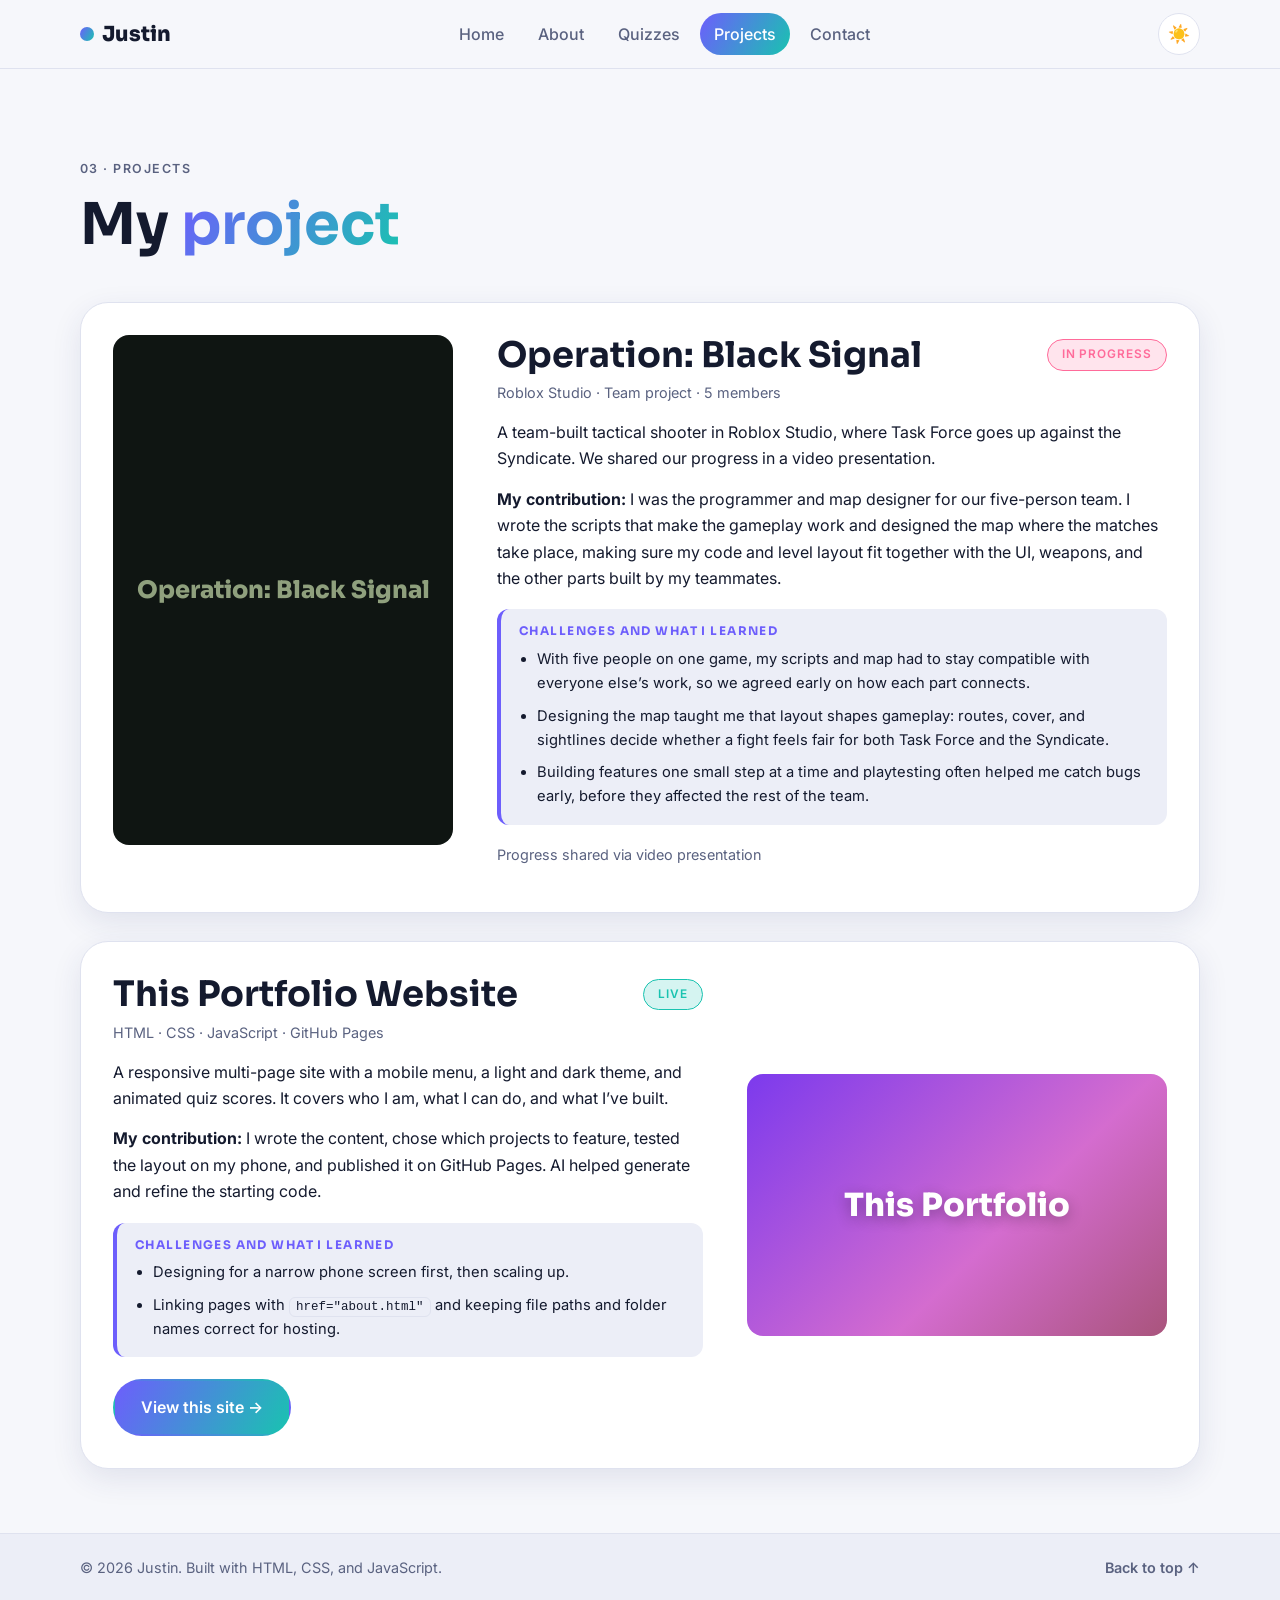
==== projects.html @ 0f60ddb2 "Add files via upload Add my portfolio" ====
<!DOCTYPE html>
<html lang="en">
<head>
  <meta charset="UTF-8">
  <meta name="viewport" content="width=device-width, initial-scale=1">
  <title>Projects | Justin</title>
  <meta name="description" content="Operation: Black Signal, a Roblox Studio team project.">
  <link rel="preconnect" href="https://fonts.googleapis.com">
  <link rel="preconnect" href="https://fonts.gstatic.com" crossorigin>
  <link href="https://fonts.googleapis.com/css2?family=Inter:wght@400;500;600&family=Sora:wght@600;800&display=swap" rel="stylesheet">
  <link rel="stylesheet" href="style.css">
  <script>try{var t=localStorage.getItem('theme')||(matchMedia('(prefers-color-scheme: dark)').matches?'dark':'light');document.documentElement.setAttribute('data-theme',t)}catch(e){}</script>
</head>
<body>
  <header class="site-header">
    <div class="wrap head-in">
      <a href="index.html" class="brand">Justin</a>
      <nav id="nav" class="nav" aria-label="Main">
        <a href="index.html">Home</a>
        <a href="about.html">About</a>
        <a href="quizzes.html">Quizzes</a>
        <a href="projects.html" aria-current="page">Projects</a>
        <a href="contact.html">Contact</a>
      </nav>
      <div class="head-tools">
        <button class="icon-btn theme-btn" id="themeBtn" aria-label="Toggle dark mode"><span class="sun">☀️</span><span class="moon">🌙</span></button>
        <button class="icon-btn menu-btn" id="menuBtn" aria-label="Toggle menu" aria-expanded="false" aria-controls="nav"><i></i><i></i><i></i></button>
      </div>
    </div>
  </header>

  <main class="wrap">
    <div class="page-head reveal">
      <p class="eyebrow">03 · Projects</p>
      <h1>My <span class="grad-text">project</span></h1>
    </div>

    <section class="section" style="padding-top:8px">
      <article class="project reveal">
        <div class="poster" data-tilt>
          <span class="poster-fallback" aria-hidden="true">Operation: Black Signal</span>
          <img src="images/black-signal.jpg" alt="Operation: Black Signal poster showing a hooded figure with glowing green eyes" onerror="this.style.display='none'">
        </div>
        <div class="project-body">
          <div class="project-head">
            <h2>Operation: Black Signal</h2>
            <span class="status">In progress</span>
          </div>
          <p class="meta">Roblox Studio · Team project · 5 members</p>
          <p>A team-built tactical shooter in Roblox Studio, where Task Force goes up against the Syndicate. We shared our progress in a video presentation.</p>
          <p><strong>My contribution:</strong> I was the programmer and map designer for our five-person team. I wrote the scripts that make the gameplay work and designed the map where the matches take place, making sure my code and level layout fit together with the UI, weapons, and the other parts built by my teammates.</p>
          <div class="learned">
            <h4>Challenges and what I learned</h4>
            <ul>
              <li>With five people on one game, my scripts and map had to stay compatible with everyone else’s work, so we agreed early on how each part connects.</li>
              <li>Designing the map taught me that layout shapes gameplay: routes, cover, and sightlines decide whether a fight feels fair for both Task Force and the Syndicate.</li>
              <li>Building features one small step at a time and playtesting often helped me catch bugs early, before they affected the rest of the team.</li>
            </ul>
          </div>
          <p class="meta">Progress shared via video presentation</p>
        </div>
      </article>

      <article class="project alt reveal">
        <div class="project-body">
          <div class="project-head">
            <h2>This Portfolio Website</h2>
            <span class="status live">Live</span>
          </div>
          <p class="meta">HTML · CSS · JavaScript · GitHub Pages</p>
          <p>A responsive multi-page site with a mobile menu, a light and dark theme, and animated quiz scores. It covers who I am, what I can do, and what I’ve built.</p>
          <p><strong>My contribution:</strong> I wrote the content, chose which projects to feature, tested the layout on my phone, and published it on GitHub Pages. AI helped generate and refine the starting code.</p>
          <div class="learned">
            <h4>Challenges and what I learned</h4>
            <ul>
              <li>Designing for a narrow phone screen first, then scaling up.</li>
              <li>Linking pages with <code>href="about.html"</code> and keeping file paths and folder names correct for hosting.</li>
            </ul>
          </div>
          <a class="btn primary" href="index.html">View this site →</a>
        </div>
        <div class="shot">
          <span class="shot-fallback" aria-hidden="true">This Portfolio</span>
          <img src="images/portfolio.jpg" alt="Screenshot of the home page of this portfolio website" onerror="this.style.display='none'">
        </div>
      </article>
    </section>
  </main>

  <footer class="site-footer">
    <div class="wrap foot-in">
      <p>© 2026 Justin. Built with HTML, CSS, and JavaScript.</p>
      <a href="#top" onclick="window.scrollTo({top:0,behavior:'smooth'});return false;">Back to top ↑</a>
    </div>
  </footer>
  <script src="script.js"></script>
</body>
</html>
---- style.css ----
:root {
  --bg: #f6f7fb;
  --bg2: #eceef7;
  --card: #ffffff;
  --ink: #141a2e;
  --muted: #5a6280;
  --line: #dfe2ef;
  --a1: #6d5efc;
  --a2: #19c3b0;
  --a3: #ff6b9a;
  --grad: linear-gradient(120deg, var(--a1), var(--a2));
  --shadow: 0 10px 30px rgba(40, 50, 110, .10);
  --radius: 20px;
  --head-h: 68px;
}
[data-theme="dark"] {
  --bg: #0c1020;
  --bg2: #121833;
  --card: #171e3b;
  --ink: #eef0fb;
  --muted: #a3abcc;
  --line: #262e55;
  --shadow: 0 10px 30px rgba(0, 0, 0, .35);
}

* { box-sizing: border-box; margin: 0; padding: 0; }
html { scroll-behavior: smooth; -webkit-text-size-adjust: 100%; }
body {
  font-family: "Inter", system-ui, sans-serif;
  background: var(--bg);
  color: var(--ink);
  line-height: 1.65;
  transition: background .3s, color .3s;
  overflow-x: hidden;
  min-height: 100vh;
  min-height: 100dvh;
  display: flex;
  flex-direction: column;
}
main { flex: 1 0 auto; width: 100%; }
main.wrap { width: min(1120px, 100% - 40px); }
.site-footer { margin-top: auto; }

/* About stories */
.story-grid { display: grid; grid-template-columns: repeat(auto-fit, minmax(280px, 1fr)); gap: 20px; }
.story { background: var(--card); border: 1px solid var(--line); border-radius: var(--radius); padding: 26px; transition: transform .25s, box-shadow .25s; }
.story:hover { transform: translateY(-6px); box-shadow: var(--shadow); }
.story h3 { font-size: 1.2rem; margin-bottom: 10px; }
.story p { color: var(--muted); }

/* Portfolio project card */
.project.alt { grid-template-columns: 1fr minmax(0, 420px); margin-top: 28px; align-items: center; }
.shot { position: relative; aspect-ratio: 16 / 10; border-radius: 16px; overflow: hidden; background: linear-gradient(135deg, #7c3aed, #d46ccf 60%, #a9547c); }
.shot img { position: absolute; inset: 0; width: 100%; height: 100%; object-fit: cover; object-position: top; }
.shot-fallback { position: absolute; inset: 0; display: grid; place-items: center; color: #fff; font: 800 clamp(1.4rem, 4vw, 2rem) "Sora", sans-serif; text-shadow: 0 4px 14px rgba(0, 0, 0, .3); }
.status.live { background: color-mix(in srgb, var(--a2) 18%, transparent); color: var(--a2); border-color: var(--a2); }
.project-body code { font-size: .85em; padding: 2px 6px; border-radius: 6px; background: var(--bg2); border: 1px solid var(--line); }
.project-body .btn { margin-top: 4px; }
@media (max-width: 900px) {
  .project.alt { grid-template-columns: 1fr; }
  .project.alt .shot { order: -1; }
}
h1, h2, h3, h4 { font-family: "Sora", "Inter", sans-serif; line-height: 1.15; }
img { max-width: 100%; display: block; }
a { color: inherit; }
:focus-visible { outline: 3px solid var(--a1); outline-offset: 3px; border-radius: 6px; }

.wrap { width: min(1120px, 100% - 40px); margin-inline: auto; }

/* Header */
.site-header {
  position: sticky; top: 0; z-index: 100;
  background: color-mix(in srgb, var(--bg) 85%, transparent);
  backdrop-filter: blur(12px);
  border-bottom: 1px solid var(--line);
}
.head-in { height: var(--head-h); display: flex; align-items: center; justify-content: space-between; gap: 16px; }
.brand { font-family: "Sora", sans-serif; font-weight: 800; font-size: 1.3rem; text-decoration: none; display: flex; align-items: center; gap: 8px; }
.brand::before { content: ""; width: 14px; height: 14px; border-radius: 50%; background: var(--grad); }
.nav { display: flex; align-items: center; gap: 6px; }
.nav a { text-decoration: none; font-weight: 500; color: var(--muted); padding: 8px 14px; border-radius: 999px; transition: .2s; }
.nav a:hover { color: var(--ink); background: var(--bg2); }
.nav a[aria-current="page"] { color: #fff; background: var(--grad); }
.head-tools { display: flex; align-items: center; gap: 8px; }
.icon-btn {
  width: 42px; height: 42px; border-radius: 50%; border: 1px solid var(--line);
  background: var(--card); color: var(--ink); cursor: pointer; font-size: 1.1rem;
  display: grid; place-items: center; transition: transform .2s, background .2s;
}
.icon-btn:hover { transform: rotate(15deg) scale(1.06); }
.theme-btn .moon { display: none; }
[data-theme="dark"] .theme-btn .sun { display: none; }
[data-theme="dark"] .theme-btn .moon { display: inline; }
.menu-btn { display: none; flex-direction: column; justify-content: center; align-items: center; gap: 4px; }
.menu-btn i { display: block; width: 18px; height: 2px; background: var(--ink); transition: .25s; }
.menu-btn[aria-expanded="true"] i:nth-child(1) { transform: translateY(6px) rotate(45deg); }
.menu-btn[aria-expanded="true"] i:nth-child(2) { opacity: 0; }
.menu-btn[aria-expanded="true"] i:nth-child(3) { transform: translateY(-6px) rotate(-45deg); }

/* Buttons & bits */
.btn {
  display: inline-flex; align-items: center; gap: 8px; padding: 13px 26px; border-radius: 999px;
  border: 2px solid var(--line); background: var(--card); color: var(--ink);
  text-decoration: none; font-weight: 600; cursor: pointer; font-size: 1rem; font-family: inherit;
  transition: transform .2s, box-shadow .2s;
}
.btn:hover { transform: translateY(-3px); box-shadow: var(--shadow); }
.btn.primary { background: var(--grad); border-color: transparent; color: #fff; }
.btn-row { display: flex; flex-wrap: wrap; gap: 12px; }
.grad-text { background: var(--grad); -webkit-background-clip: text; background-clip: text; color: transparent; }
.eyebrow { font-weight: 600; letter-spacing: .12em; text-transform: uppercase; font-size: .78rem; color: var(--a1); margin-bottom: 12px; }
[data-theme="dark"] .eyebrow { color: var(--a2); }

/* Page heading */
.page-head { padding: clamp(48px, 8vw, 90px) 0 24px; }
.page-head h1 { font-size: clamp(2.2rem, 6vw, 3.6rem); margin-bottom: 12px; }
.page-head p { color: var(--muted); max-width: 60ch; }
.section { padding: clamp(32px, 6vw, 64px) 0; }
.section h2 { font-size: clamp(1.6rem, 4vw, 2.2rem); margin-bottom: 20px; }

/* Home hero */
.hero { position: relative; padding: clamp(40px, 7vw, 90px) 0; overflow: hidden; }
.blob { position: absolute; border-radius: 50%; filter: blur(70px); opacity: .35; z-index: -1; animation: float 12s ease-in-out infinite; }
.blob.b1 { width: 340px; height: 340px; background: var(--a1); top: -80px; left: -80px; }
.blob.b2 { width: 300px; height: 300px; background: var(--a2); bottom: -60px; right: -40px; animation-delay: -5s; }
@keyframes float { 50% { transform: translate(30px, -30px) scale(1.08); } }
.hero-grid { display: grid; grid-template-columns: 420px 1fr; gap: clamp(32px, 6vw, 80px); align-items: center; }
.hero-photo { position: relative; justify-self: center; width: 100%; max-width: 420px; }
.photo-card {
  position: relative; aspect-ratio: 4 / 5; border-radius: 32px; overflow: hidden;
  background: var(--grad); padding: 8px; box-shadow: var(--shadow);
  transform: rotate(-3deg); transition: transform .4s;
}
.photo-card:hover { transform: rotate(0) scale(1.02); }
.photo-card .inner { position: relative; width: 100%; height: 100%; border-radius: 26px; overflow: hidden; background: var(--card); }
.photo-card img { position: absolute; inset: 0; width: 100%; height: 100%; object-fit: cover; object-position: center 15%; }
.photo-fallback { position: absolute; inset: 0; display: grid; place-items: center; font: 800 5rem "Sora", sans-serif; color: var(--muted); }
.float-chip {
  position: absolute; background: var(--card); border: 1px solid var(--line); box-shadow: var(--shadow);
  padding: 8px 16px; border-radius: 999px; font-weight: 600; font-size: .85rem; white-space: nowrap;
  animation: bob 5s ease-in-out infinite;
}
.float-chip.c1 { top: 8%; right: -6%; }
.float-chip.c2 { bottom: 14%; left: -8%; animation-delay: -2s; }
@keyframes bob { 50% { transform: translateY(-10px); } }
.hero h1 { font-size: clamp(2.2rem, 5.2vw, 3.8rem); margin-bottom: 20px; }
.hero .lead { font-size: clamp(1.02rem, 2vw, 1.2rem); color: var(--muted); margin-bottom: 18px; max-width: 52ch; }
.exploring { display: inline-block; padding: 12px 18px; border-radius: 14px; background: var(--card); border: 1px solid var(--line); font-size: .95rem; margin-bottom: 26px; }

.tiles { display: grid; grid-template-columns: repeat(auto-fit, minmax(220px, 1fr)); gap: 18px; }
.tile {
  display: block; text-decoration: none; background: var(--card); border: 1px solid var(--line);
  border-radius: var(--radius); padding: 24px; transition: transform .25s, box-shadow .25s, border-color .25s;
}
.tile:hover { transform: translateY(-6px); box-shadow: var(--shadow); border-color: var(--a1); }
.tile .ico { font-size: 1.8rem; display: block; margin-bottom: 10px; }
.tile h3 { font-size: 1.15rem; margin-bottom: 6px; }
.tile p { color: var(--muted); font-size: .92rem; }
.tile .go { display: inline-block; margin-top: 10px; font-weight: 600; color: var(--a1); transition: transform .2s; }
[data-theme="dark"] .tile .go { color: var(--a2); }
.tile:hover .go { transform: translateX(6px); }

/* About */
.about-grid { display: grid; grid-template-columns: 1fr 1fr; gap: 28px; color: var(--muted); }
.skill-grid { display: grid; grid-template-columns: repeat(auto-fit, minmax(290px, 1fr)); gap: 20px; }
.skill-card { background: var(--card); border: 1px solid var(--line); border-radius: var(--radius); padding: 26px; transition: transform .25s, box-shadow .25s; }
.skill-card:hover { transform: translateY(-6px); box-shadow: var(--shadow); }
.skill-card h3 { font-size: 1.15rem; margin-bottom: 16px; display: flex; align-items: center; gap: 10px; }
.skill-card h3::before { content: ""; width: 10px; height: 10px; border-radius: 50%; background: var(--a2); }
.skill-card:nth-child(2) h3::before { background: var(--a3); }
.skill-card:nth-child(3) h3::before { background: var(--a1); }
.tags { display: flex; flex-wrap: wrap; gap: 8px; list-style: none; }
.tags li { padding: 7px 14px; border-radius: 999px; background: var(--bg2); border: 1px solid var(--line); font-size: .88rem; font-weight: 500; transition: .2s; cursor: default; }
.tags li:hover { background: var(--grad); color: #fff; border-color: transparent; transform: translateY(-2px); }

/* Quizzes */
.quiz-grid { display: grid; grid-template-columns: repeat(auto-fit, minmax(290px, 1fr)); gap: 22px; }
.quiz { background: var(--card); border: 1px solid var(--line); border-radius: var(--radius); padding: 26px; display: flex; flex-direction: column; transition: transform .25s, box-shadow .25s; }
.quiz:hover { transform: translateY(-6px); box-shadow: var(--shadow); }
.quiz-top { display: flex; justify-content: space-between; align-items: center; margin-bottom: 14px; gap: 8px; }
.tag { background: var(--grad); color: #fff; padding: 4px 14px; border-radius: 999px; font-size: .78rem; font-weight: 600; }
.date { color: var(--muted); font-size: .85rem; }
.score { font-family: "Sora", sans-serif; display: flex; align-items: baseline; gap: 8px; }
.score strong { font-size: 3.6rem; line-height: 1; }
.score span { font-size: 1.3rem; color: var(--muted); }
.bar { height: 9px; background: var(--bg2); border-radius: 99px; overflow: hidden; margin: 14px 0 6px; }
.bar i { display: block; height: 100%; width: 0; background: var(--grad); border-radius: 99px; transition: width 1.2s cubic-bezier(.2, .8, .2, 1); }
.pct { font-size: .85rem; font-weight: 600; color: var(--muted); margin-bottom: 14px; }
.quiz h3 { font-size: 1.2rem; margin-bottom: 8px; }
.topic { color: var(--muted); font-size: .92rem; margin-bottom: 16px; }

.learned { background: var(--bg2); border-left: 4px solid var(--a1); border-radius: 12px; padding: 16px 18px; margin-top: auto; }
.learned h4 { font-size: .74rem; letter-spacing: .12em; text-transform: uppercase; color: var(--a1); margin-bottom: 8px; }
[data-theme="dark"] .learned h4 { color: var(--a2); }
.learned ul { padding-left: 18px; }
.learned li { font-size: .92rem; margin-bottom: 8px; }
.learned li:last-child { margin-bottom: 0; }

/* Project */
.project { display: grid; grid-template-columns: minmax(0, 340px) 1fr; gap: clamp(24px, 4vw, 44px); background: var(--card); border: 1px solid var(--line); border-radius: 28px; padding: clamp(18px, 3vw, 32px); box-shadow: var(--shadow); }
.poster { position: relative; aspect-ratio: 2 / 3; border-radius: 16px; overflow: hidden; background: #0f1512; transition: transform .2s ease-out; will-change: transform; }
.poster img { position: absolute; inset: 0; width: 100%; height: 100%; object-fit: cover; }
.poster-fallback { position: absolute; inset: 0; display: grid; place-items: center; padding: 20px; text-align: center; color: #8fa07d; font: 800 1.5rem "Sora", sans-serif; }
.project-head { display: flex; justify-content: space-between; align-items: center; gap: 12px; flex-wrap: wrap; margin-bottom: 6px; }
.project-head h2 { font-size: clamp(1.6rem, 4vw, 2.2rem); margin: 0; }
.status { font-size: .74rem; font-weight: 600; text-transform: uppercase; letter-spacing: .08em; padding: 5px 14px; border-radius: 999px; background: color-mix(in srgb, var(--a3) 18%, transparent); color: var(--a3); border: 1px solid var(--a3); }
.meta { color: var(--muted); font-size: .9rem; margin-bottom: 14px; }
.project-body > p { margin-bottom: 14px; }
.project-body .learned { margin: 18px 0; }

/* Contact */
.contact-card { text-align: center; background: var(--card); border: 1px solid var(--line); border-radius: 28px; padding: clamp(32px, 7vw, 64px) 24px; box-shadow: var(--shadow); }
.contact-card h2 { font-size: clamp(1.8rem, 5vw, 2.8rem); margin-bottom: 10px; }
.contact-card p { color: var(--muted); margin-bottom: 26px; }
.contact-card .btn-row { justify-content: center; }
.mail { word-break: break-all; }

/* Footer */
.site-footer { border-top: 1px solid var(--line); background: var(--bg2); }
.foot-in { display: flex; justify-content: space-between; align-items: center; flex-wrap: wrap; gap: 12px; padding: 22px 0; color: var(--muted); font-size: .9rem; }
.foot-in a { text-decoration: none; font-weight: 600; }

/* Toast */
.toast { position: fixed; left: 50%; bottom: 28px; transform: translate(-50%, 80px); background: var(--ink); color: var(--bg); padding: 12px 22px; border-radius: 999px; font-weight: 600; opacity: 0; transition: .35s; z-index: 200; }
.toast.show { transform: translate(-50%, 0); opacity: 1; }

/* Reveal */
.reveal { opacity: 0; transform: translateY(28px); transition: opacity .7s, transform .7s; }
.reveal.in { opacity: 1; transform: none; }
.reveal:nth-child(2) { transition-delay: .1s; }
.reveal:nth-child(3) { transition-delay: .2s; }
.reveal:nth-child(4) { transition-delay: .3s; }

/* Responsive */
@media (max-width: 900px) {
  .hero-grid { grid-template-columns: 1fr; text-align: center; }
  .hero .lead, .hero .btn-row { margin-inline: auto; justify-content: center; }
  .hero-photo { max-width: 300px; }
  .float-chip.c1 { right: -4%; }
  .float-chip.c2 { left: -4%; }
  .about-grid { grid-template-columns: 1fr; gap: 16px; }
  .project { grid-template-columns: 1fr; }
  .poster { max-width: 320px; margin-inline: auto; width: 100%; }
}
@media (max-width: 760px) {
  .menu-btn { display: flex; }
  .nav {
    position: absolute; top: var(--head-h); left: 0; right: 0; flex-direction: column; align-items: stretch;
    padding: 0 20px; background: var(--bg); border-bottom: 1px solid var(--line);
    max-height: 0; overflow: hidden; transition: max-height .35s, padding .35s;
  }
  .nav.open { max-height: 420px; padding: 12px 20px 18px; }
  .nav a { padding: 13px 16px; }
}
@media (max-width: 420px) {
  .btn { width: 100%; justify-content: center; }
  .score strong { font-size: 3rem; }
  .float-chip { font-size: .75rem; padding: 6px 12px; }
}
@media (prefers-reduced-motion: reduce) {
  *, *::before, *::after { animation: none !important; transition: none !important; scroll-behavior: auto !important; }
  .reveal { opacity: 1; transform: none; }
}
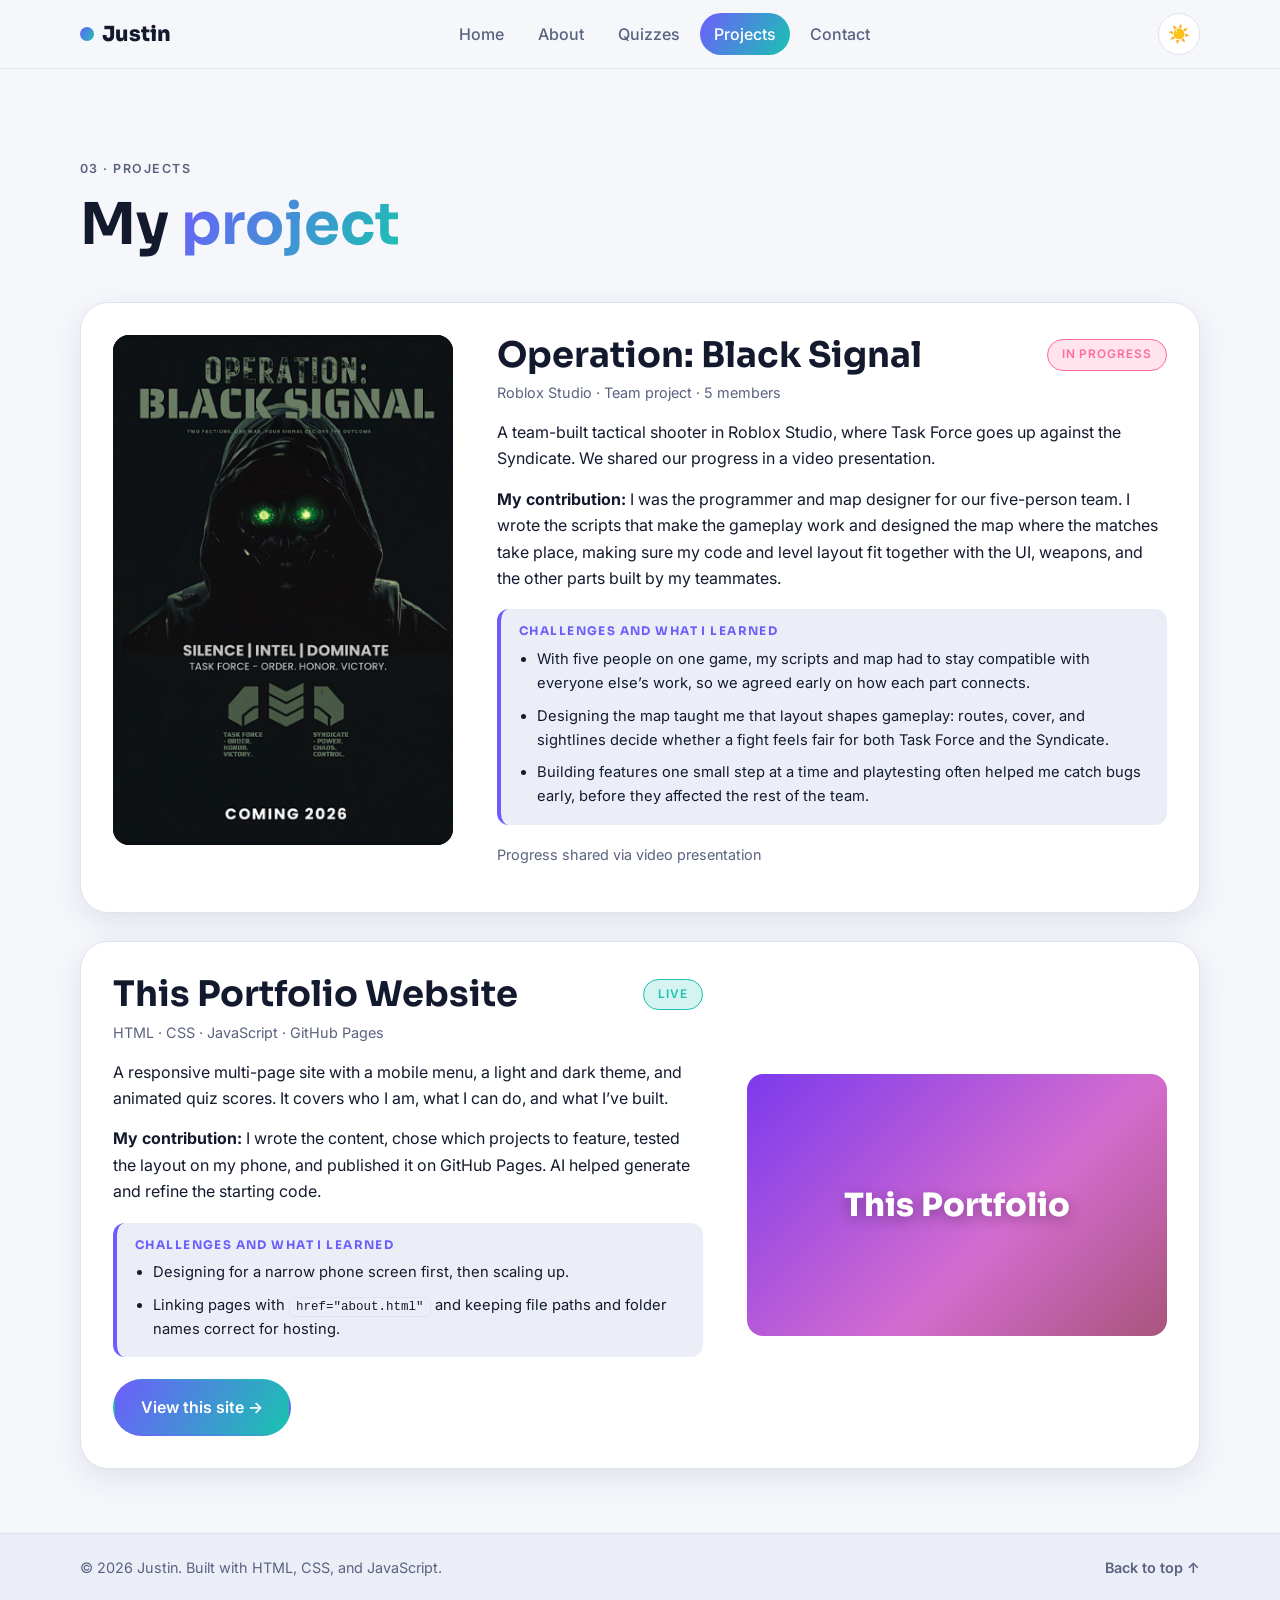
==== commit 72615ee9: "Fix image source path for Black Signal poster" ====
--- a/projects.html
+++ b/projects.html
@@ -39,7 +39,7 @@
       <article class="project reveal">
         <div class="poster" data-tilt>
           <span class="poster-fallback" aria-hidden="true">Operation: Black Signal</span>
-          <img src="images/black-signal.jpg" alt="Operation: Black Signal poster showing a hooded figure with glowing green eyes" onerror="this.style.display='none'">
+          <img src="black-signal.jpg" alt="Operation: Black Signal poster showing a hooded figure with glowing green eyes" onerror="this.style.display='none'">
         </div>
         <div class="project-body">
           <div class="project-head">
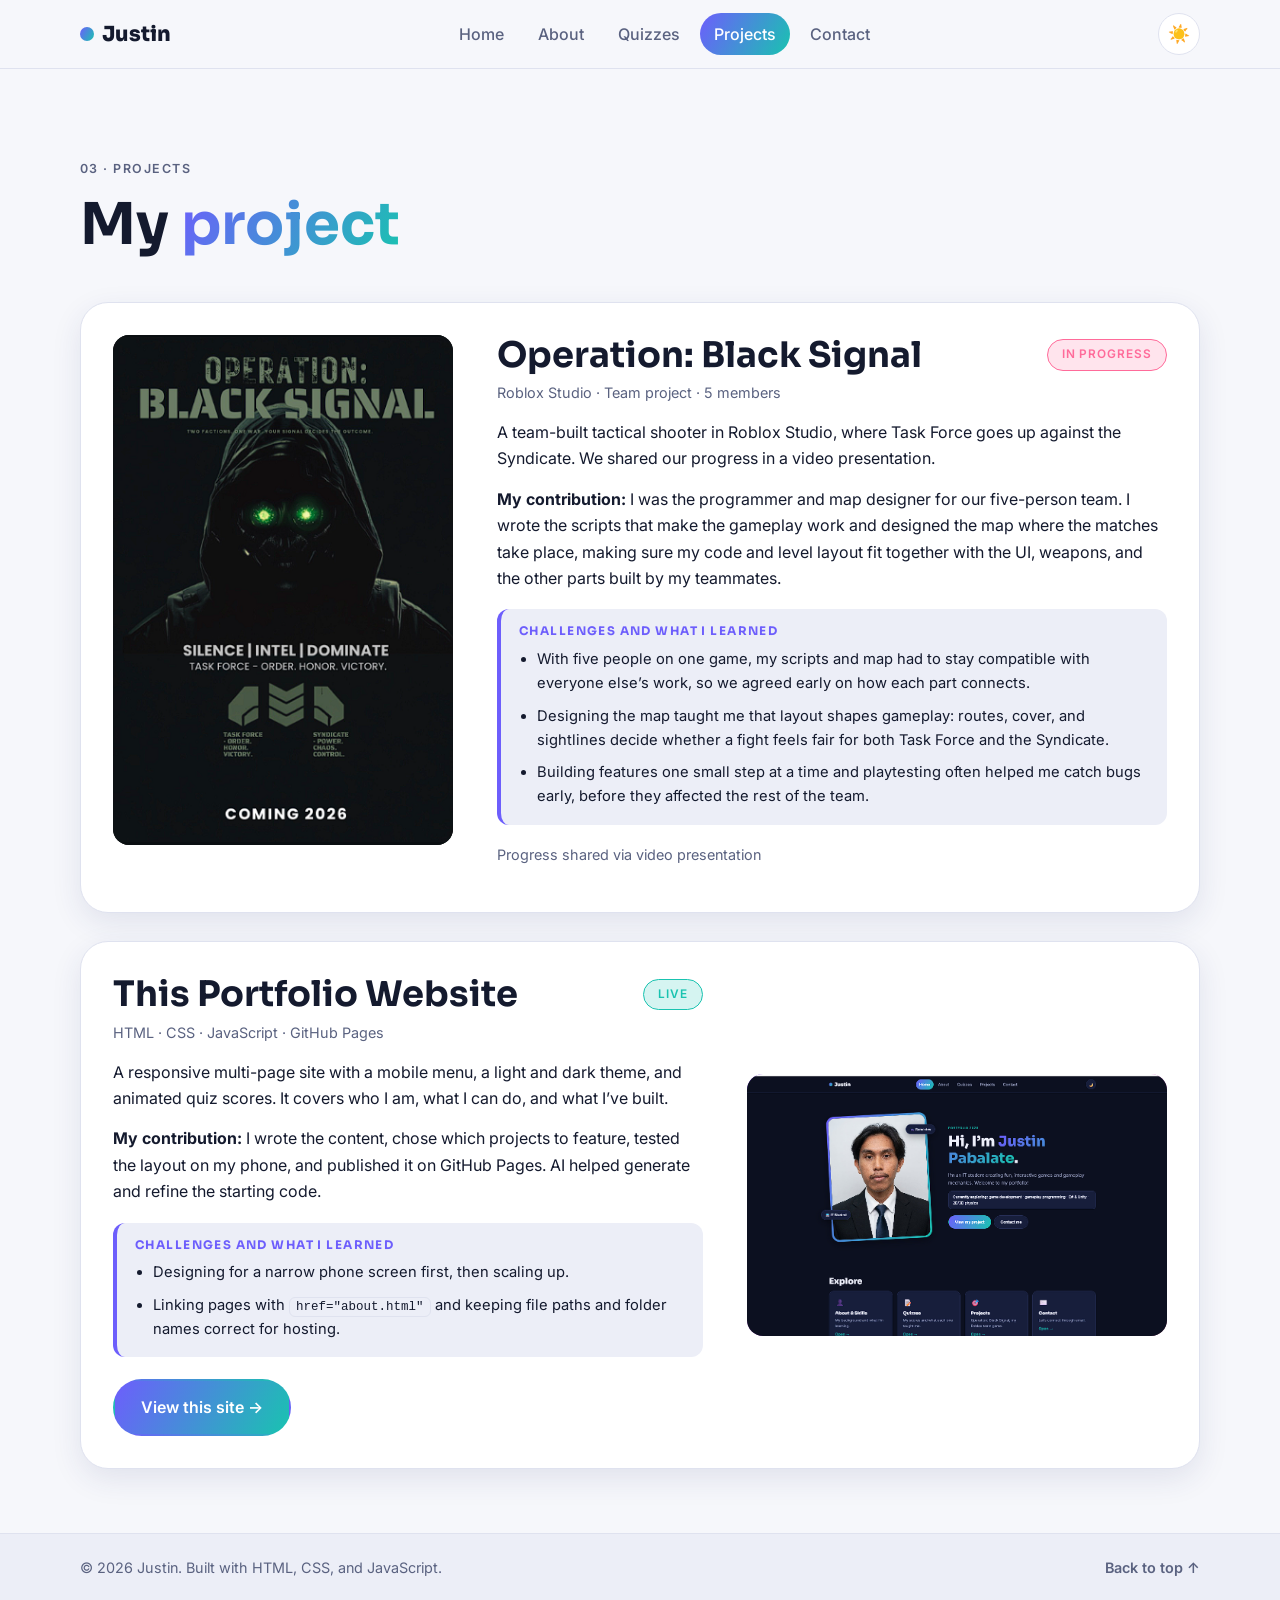
==== commit dd942fc4: "Update image source path in projects.html" ====
--- a/projects.html
+++ b/projects.html
@@ -81,7 +81,7 @@
         </div>
         <div class="shot">
           <span class="shot-fallback" aria-hidden="true">This Portfolio</span>
-          <img src="images/portfolio.jpg" alt="Screenshot of the home page of this portfolio website" onerror="this.style.display='none'">
+          <img src="portfolio.jpg" alt="Screenshot of the home page of this portfolio website" onerror="this.style.display='none'">
         </div>
       </article>
     </section>
